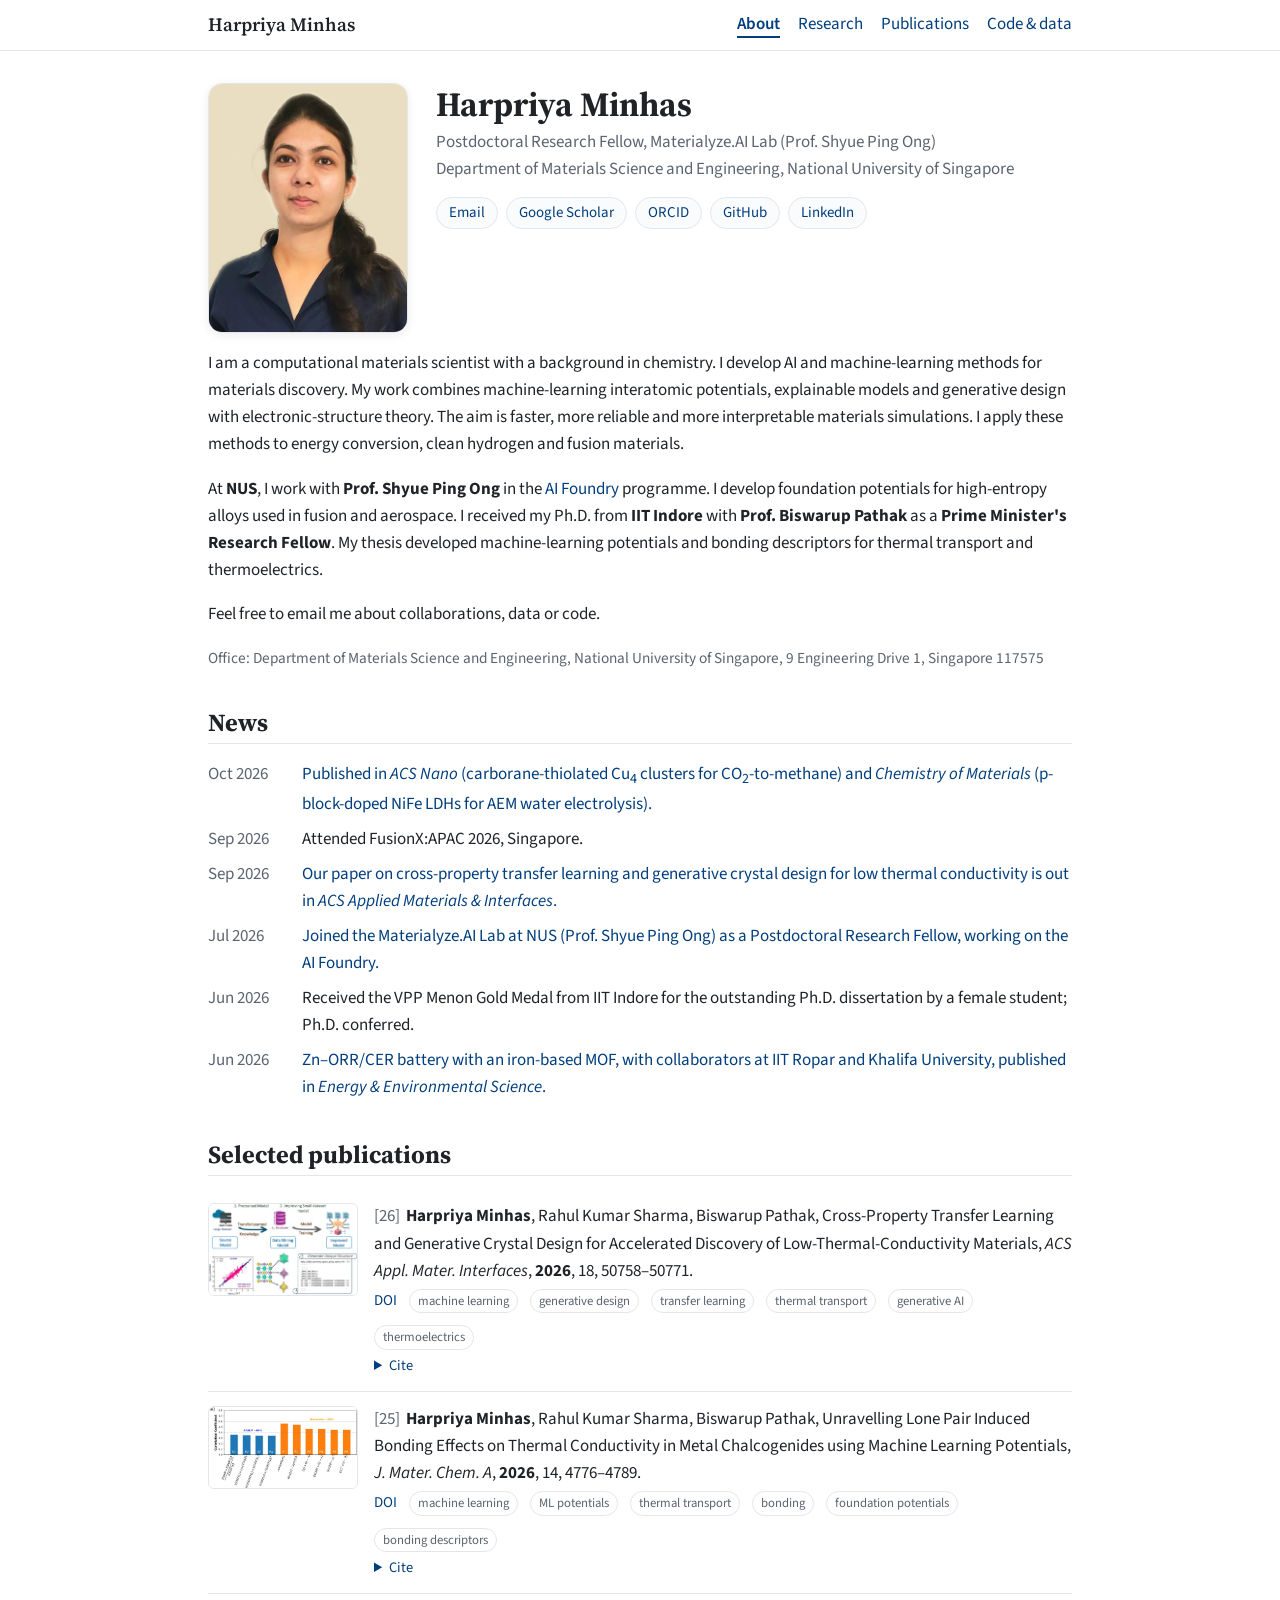
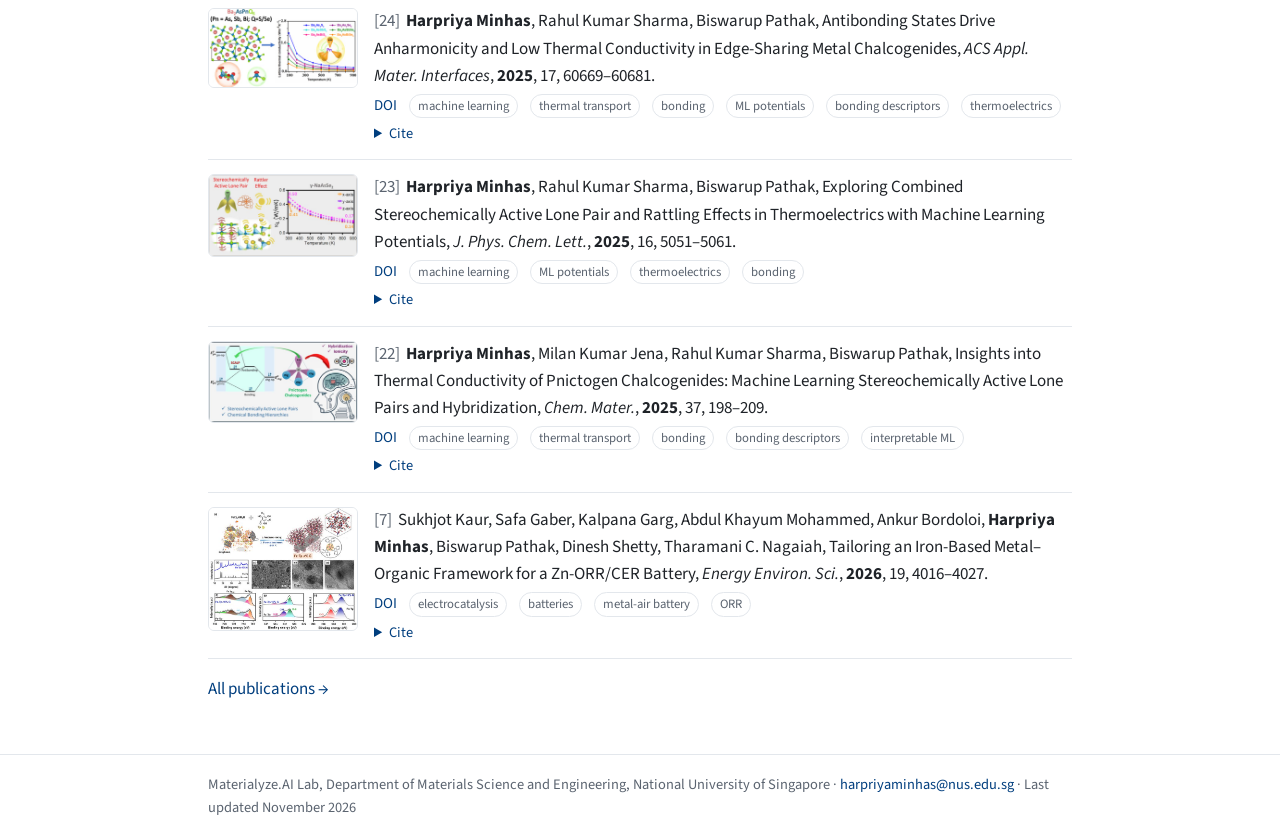
==== index.html @ 336c9084 "Personal academic website (CV kept private) Co-Authored-By: Claude Opus 5.5 <noreply@anthropic.com>" ====
<!doctype html>
<html lang="en"><head>
<meta charset="utf-8"><meta name="viewport" content="width=device-width,initial-scale=1">
<title>Harpriya Minhas</title>
<meta name="description" content="Harpriya Minhas - AI and machine learning for materials discovery. Postdoctoral Research Fellow, Materialyze.AI Lab, National University of Singapore.">
<link rel="preconnect" href="https://fonts.googleapis.com"><link rel="preconnect" href="https://fonts.gstatic.com" crossorigin>
<link href="https://fonts.googleapis.com/css2?family=Source+Sans+3:wght@400;600&family=Source+Serif+4:wght@500;600&display=swap" rel="stylesheet">
<link rel="stylesheet" href="assets/css/style.css?v=20261110b">
<link rel="icon" href="assets/img/favicon.svg" type="image/svg+xml">
<meta property="og:title" content="Harpriya Minhas - AI and machine learning for materials discovery">
<meta property="og:description" content="Postdoctoral Research Fellow, Materialyze.AI Lab, National University of Singapore. Foundation potentials, bonding-aware ML, thermal transport and generative materials design.">
<meta property="og:image" content="https://harpriyaminhas.github.io/assets/img/profile.jpg">
<meta property="og:url" content="https://harpriyaminhas.github.io">
<meta name="twitter:card" content="summary">
</head><body>
<nav><div class="wrap"><a class="brand" href="index.html">Harpriya Minhas</a><ul><li><a href="index.html" class="active">About</a></li><li><a href="research.html">Research</a></li><li><a href="publications.html">Publications</a></li><li><a href="projects.html">Code &amp; data</a></li></ul></div></nav>
<main class="wrap">
<section class="hero">
  <img src="assets/img/profile.jpg" alt="Harpriya Minhas">
  <div>
    <h1>Harpriya Minhas</h1>
    <p class="tag">Postdoctoral Research Fellow, Materialyze.AI Lab (Prof. Shyue Ping Ong)<br>Department of Materials Science and Engineering,
    National University of Singapore</p>
    <div class="links">
      <a href="mailto:harpriyaminhas@nus.edu.sg">Email</a>
      <a href="https://scholar.google.com/citations?user=nlvWVQUAAAAJ&hl=en">Google Scholar</a>
      <a href="https://orcid.org/0000-0001-5254-3881">ORCID</a>
      <a href="https://github.com/Harpriyaminhas">GitHub</a>
      <a href="https://linkedin.com/in/harpriya-minhas">LinkedIn</a>
    </div>
  </div>
</section>

<p>I am a computational materials scientist with a background in chemistry. I develop AI and machine-learning
methods for materials discovery. My work combines machine-learning interatomic potentials, explainable models and
generative design with electronic-structure theory. The aim is faster, more reliable and more interpretable
materials simulations. I apply these methods to energy conversion, clean hydrogen and fusion materials.</p>

<p>At <b>NUS</b>, I work with <b>Prof. Shyue Ping Ong</b> in the
<a href="https://cde.nus.edu.sg/news/building-an-ai-foundry-to-transform-materials-discovery/">AI Foundry</a>
programme. I develop foundation potentials for high-entropy alloys used in fusion and aerospace. I received my Ph.D.
from <b>IIT Indore</b> with <b>Prof. Biswarup Pathak</b> as a <b>Prime Minister's Research Fellow</b>. My thesis developed
machine-learning potentials and bonding descriptors for thermal transport and thermoelectrics.</p>

<p>Feel free to email me about collaborations, data or code.</p>
<p class="stats">Office: Department of Materials Science and Engineering, National University of Singapore,
9 Engineering Drive 1, Singapore 117575</p>

<h2>News</h2>
<div id="news"></div>

<div id="gallery-wrap" hidden><h2>Gallery</h2><div id="gallery" class="gallery"></div></div>

<h2>Selected publications</h2>
<div id="selected"></div>
<p><a href="publications.html">All publications &rarr;</a></p>

</main>
<footer><div class="wrap">Materialyze.AI Lab, Department of Materials Science and Engineering, National University of Singapore &middot; <a href="mailto:harpriyaminhas@nus.edu.sg">harpriyaminhas@nus.edu.sg</a> &middot; Last updated November 2026</div></footer>
<script src="assets/site.js?v=20261110b"></script>
<script>renderNews(document.getElementById('news'),6);renderSelected(document.getElementById('selected'));renderGallery(document.getElementById('gallery'));</script>
</body></html>
---- assets/css/style.css ----
/* Harpriya Minhas - personal academic site. Colours are set once here. */
:root{--bg:#ffffff;--text:#1f2328;--muted:#5b6470;--accent:#003e7e;--accent-soft:#e8eff8;--line:#e3e7ec;--card:#fafbfc}
@media (prefers-color-scheme:dark){:root{--bg:#0f1419;--text:#e6e9ee;--muted:#9aa4b2;--accent:#7fb2ff;--accent-soft:#16263b;--line:#263040;--card:#151b23}}
*{box-sizing:border-box}
html{font-size:17px}
body{margin:0;background:var(--bg);color:var(--text);font-family:"Source Sans 3",system-ui,-apple-system,Segoe UI,Roboto,sans-serif;line-height:1.6}
a{color:var(--accent);text-decoration:none} a:hover{text-decoration:underline}
h1,h2,h3{font-family:"Source Serif 4",Georgia,serif;line-height:1.25}
h2{font-size:1.45rem;margin:2.2rem 0 .8rem;padding-bottom:.3rem;border-bottom:1px solid var(--line)}
.wrap{max-width:900px;margin:0 auto;padding:0 18px}
nav{border-bottom:1px solid var(--line);position:sticky;top:0;background:var(--bg);z-index:5}
nav .wrap{display:flex;align-items:center;justify-content:space-between;gap:12px;flex-wrap:wrap;padding-top:10px;padding-bottom:10px}
nav .brand{font-family:"Source Serif 4",Georgia,serif;font-weight:600;font-size:1.1rem;color:var(--text)}
nav ul{list-style:none;display:flex;gap:18px;margin:0;padding:0;flex-wrap:wrap}
nav a.active{font-weight:600;border-bottom:2px solid var(--accent)}
.hero{display:grid;grid-template-columns:200px 1fr;gap:28px;align-items:start;margin-top:32px}
.hero img{width:200px;height:250px;object-fit:cover;border-radius:10px;border:1px solid var(--line)}
.hero h1{margin:0 0 .2rem;font-size:2rem}
.tag{color:var(--muted);margin:0 0 .8rem}
.links{display:flex;flex-wrap:wrap;gap:8px;margin:.6rem 0 1rem}
.links a{border:1px solid var(--line);border-radius:999px;padding:3px 12px;font-size:.88rem;background:var(--card)}
.stats{font-size:.9rem;color:var(--muted)}
.news li{margin-bottom:.45rem} .news .d{display:inline-block;min-width:78px;color:var(--muted);font-variant-numeric:tabular-nums}
.pub{display:grid;grid-template-columns:150px 1fr;gap:16px;padding:14px 0;border-bottom:1px solid var(--line)}
.pub.nothumb{grid-template-columns:1fr}
.pub img{width:150px;border-radius:6px;border:1px solid var(--line);background:#fff}
.pub .n{color:var(--muted);font-variant-numeric:tabular-nums;margin-right:6px}
.pub .acts{margin-top:4px;font-size:.88rem;display:flex;gap:12px;flex-wrap:wrap}
.badge{font-size:.75rem;padding:1px 8px;border-radius:999px;background:var(--accent-soft);color:var(--accent);margin-left:6px}
.filters{display:flex;gap:8px;flex-wrap:wrap;margin:.5rem 0 1rem}
.filters button{font:inherit;font-size:.88rem;border:1px solid var(--line);background:var(--card);color:var(--text);border-radius:999px;padding:3px 12px;cursor:pointer}
.filters button.on{background:var(--accent);border-color:var(--accent);color:#fff}
.year{font-family:"Source Serif 4",Georgia,serif;font-size:1.15rem;margin:1.4rem 0 .2rem;color:var(--muted)}
.cards{display:grid;grid-template-columns:repeat(auto-fill,minmax(260px,1fr));gap:14px}
.card{border:1px solid var(--line);border-radius:10px;padding:14px;background:var(--card)}
.card h3{margin:0 0 .3rem;font-size:1rem;font-family:inherit}
.card p{margin:.2rem 0;font-size:.92rem}
.card .paper{color:var(--muted);font-size:.85rem}
footer{border-top:1px solid var(--line);margin-top:3rem;padding:18px 0;color:var(--muted);font-size:.85rem}
@media (max-width:640px){.hero{grid-template-columns:1fr}.hero img{width:160px;height:200px}.pub{grid-template-columns:1fr}.pub img{width:100%;max-width:320px}}
.themes{display:grid;grid-template-columns:repeat(auto-fill,minmax(260px,1fr));gap:16px;margin-top:.6rem}
.theme{border:1px solid var(--line);border-radius:10px;overflow:hidden;background:var(--card)}
.theme img{width:100%;height:150px;object-fit:contain;background:#fff;border-bottom:1px solid var(--line)}
.theme div{padding:12px 14px}
.theme h3{margin:0 0 .3rem;font-size:1.02rem}
.theme p{margin:0;font-size:.92rem}
.theme .refs{color:var(--muted);font-size:.82rem;margin-top:.4rem}
ul.news{list-style:none;padding-left:0} ul.news li{display:grid;grid-template-columns:86px 1fr;gap:8px} ul.news .d{min-width:0}
/* ---- additions ---- */
.hero img{border-radius:14px;box-shadow:0 2px 10px rgba(0,0,0,.08)}
.statstrip{display:grid;grid-template-columns:repeat(4,1fr);gap:10px;margin:1.4rem 0 .4rem}
.statstrip div{border:1px solid var(--line);border-radius:10px;padding:10px 12px;background:var(--card);text-align:center}
.statstrip b{display:block;font-family:"Source Serif 4",Georgia,serif;font-size:1.6rem;color:var(--accent);line-height:1.1}
.statstrip span{font-size:.82rem;color:var(--muted)}
.tag-chip{font-size:.75rem;padding:1px 8px;border-radius:999px;border:1px solid var(--line);color:var(--muted);cursor:pointer}
.tag-chip:hover{border-color:var(--accent);color:var(--accent)}
.cite summary{cursor:pointer;font-size:.85rem;color:var(--accent);margin-top:4px}
.cite pre{font-size:.75rem;background:var(--card);border:1px solid var(--line);border-radius:6px;padding:8px;white-space:pre-wrap;word-break:break-word}
.cite .copy{font:inherit;font-size:.8rem;border:1px solid var(--line);background:var(--card);color:var(--text);border-radius:6px;padding:2px 10px;cursor:pointer}
.searchbox{width:100%;max-width:420px;font:inherit;padding:6px 12px;border:1px solid var(--line);border-radius:8px;background:var(--bg);color:var(--text)}
.filters .c{color:var(--muted);font-size:.78rem}
.filters button.on .c{color:#dfe8f5}
.active-tag{font-size:.9rem}
.figure-wide{width:100%;border:1px solid var(--line);border-radius:10px;background:#fff;padding:8px;margin:.6rem 0}
.caption{font-size:.88rem;color:var(--muted);margin-top:-.2rem}
@media (max-width:640px){.statstrip{grid-template-columns:repeat(2,1fr)}}

/* Research areas */
.areas-toc{font-size:.92rem;color:var(--muted)}
.area{margin:1.6rem 0 0;padding-top:.2rem}
.area-h{font-size:1.2rem;margin:0 0 .3rem;color:var(--accent)}
.sub{border-left:3px solid var(--accent-soft);padding:2px 0 2px 14px;margin:.9rem 0}
.sub h4{margin:0 0 .2rem;font-size:1rem}
.sub p{margin:.1rem 0 .3rem;font-size:.93rem}
.plist{margin:.2rem 0 0;padding-left:1.1rem;font-size:.9rem}
.plist li{margin-bottom:.2rem}
.plist .src,.sub .src{color:var(--muted);font-size:.82rem;white-space:nowrap}
.plist.review li{color:var(--muted)}
.filters{flex-direction:column;align-items:flex-start}
.frow{display:flex;gap:8px;flex-wrap:wrap;align-items:center}
.flabel{font-size:.8rem;color:var(--muted);min-width:96px;text-transform:uppercase;letter-spacing:.04em}
.area-link{font-size:.88rem;white-space:nowrap}
.gallery{display:grid;grid-template-columns:repeat(auto-fill,minmax(240px,1fr));gap:14px}
.gallery figure{margin:0;border:1px solid var(--line);border-radius:10px;overflow:hidden;background:var(--card)}
.gallery img{width:100%;height:170px;object-fit:cover;display:block}
.gallery figcaption{padding:8px 10px;font-size:.86rem}
/* Research theme essays */
.rtheme{margin:1.6rem 0;overflow:hidden}
.rtheme h3{font-size:1.2rem;margin:0 0 .4rem;color:var(--accent)}
.rtheme p{margin:0;text-align:justify;hyphens:auto}
.rtheme img{display:block;width:auto;max-width:240px;max-height:120px;object-fit:contain;margin:.8rem auto .3rem;border:none;background:none;padding:0}

.selpapers{clear:both;font-size:.88rem;color:var(--muted);margin:.4rem 0 0!important;text-align:left!important}
.button{display:inline-block;border:1px solid var(--accent);border-radius:999px;padding:4px 14px;font-size:.92rem}
.rtheme h4{font-size:1rem;margin:.9rem 0 .15rem}
.rtheme h4.group{font-family:"Source Serif 4",Georgia,serif;font-size:1.05rem;margin-top:1.2rem;color:var(--muted)}
.collab{padding-left:1.1rem}.collab li{margin-bottom:.7rem}.collab .selpapers{display:inline}
.repolist{padding-left:1.1rem;margin:.4rem 0 0}.repolist li{margin-bottom:.45rem}
.repo{font-family:ui-monospace,SFMono-Regular,Menlo,monospace;font-size:.9rem}
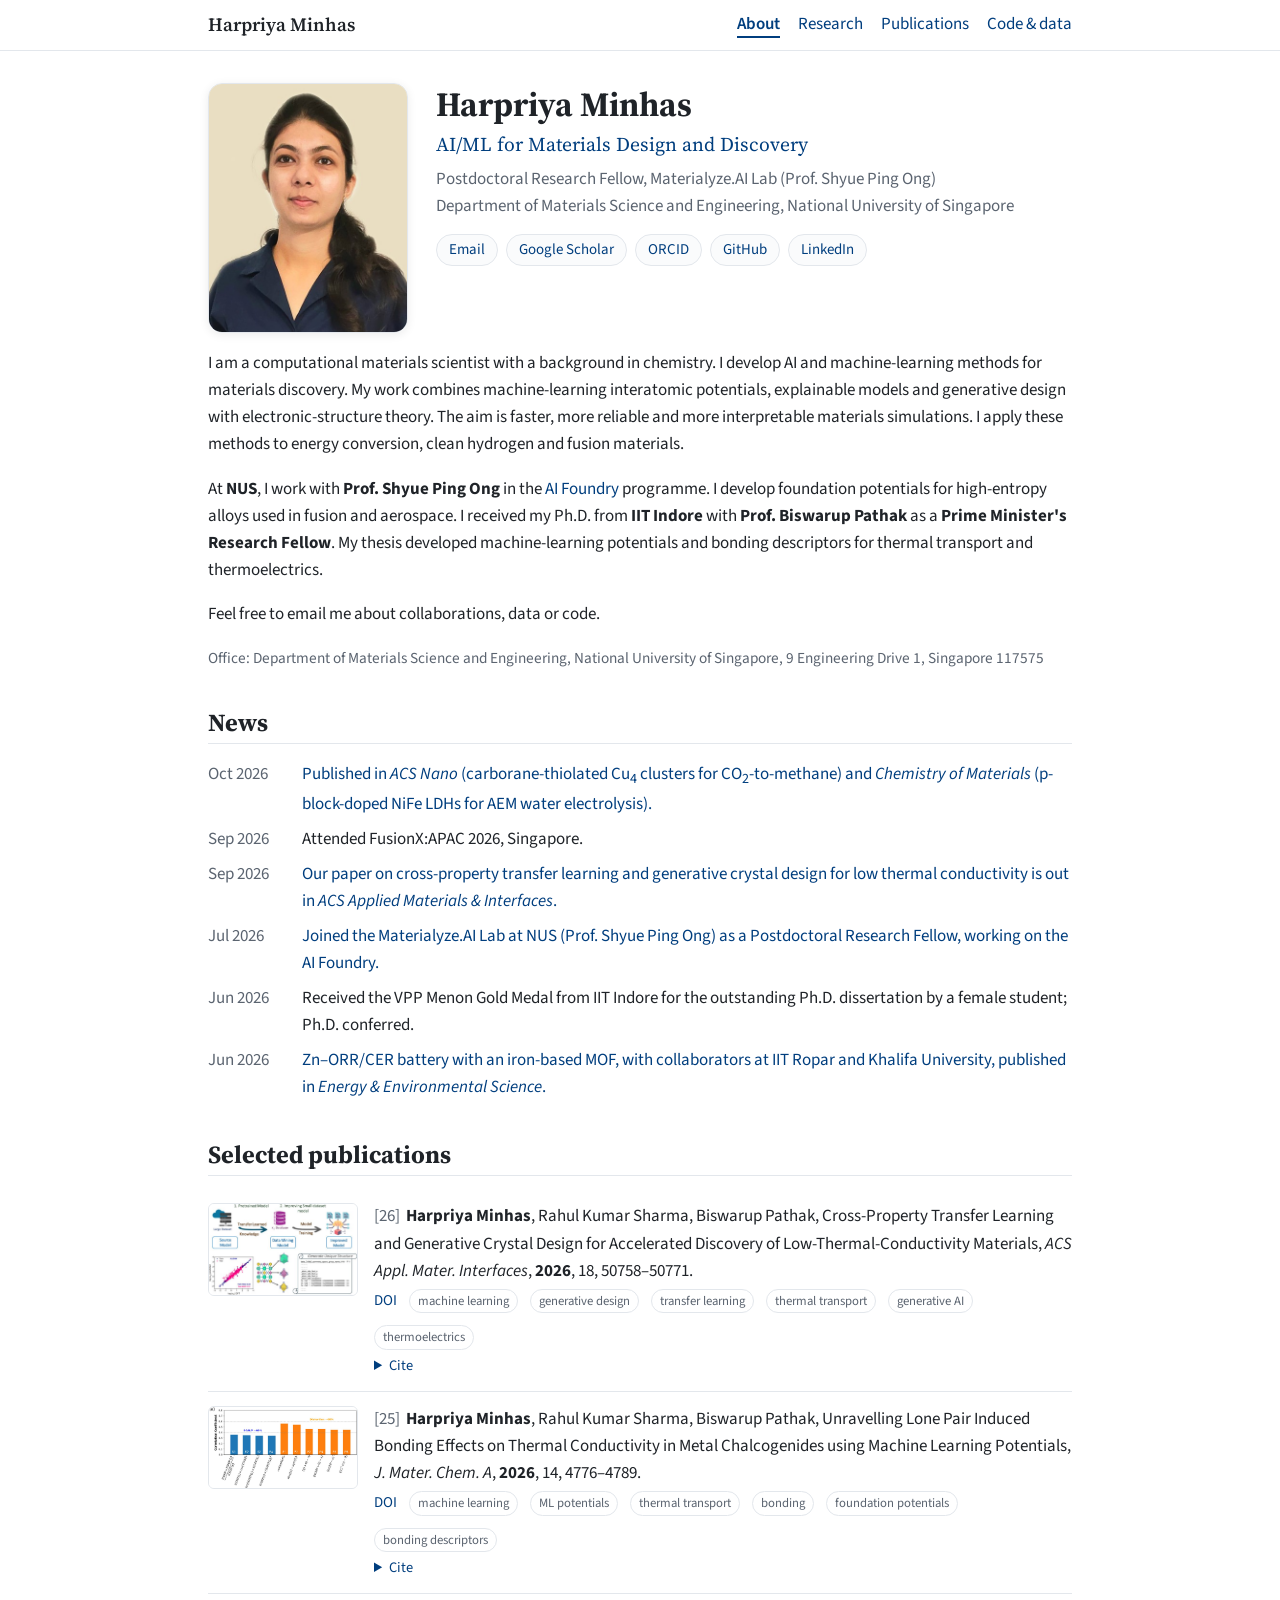
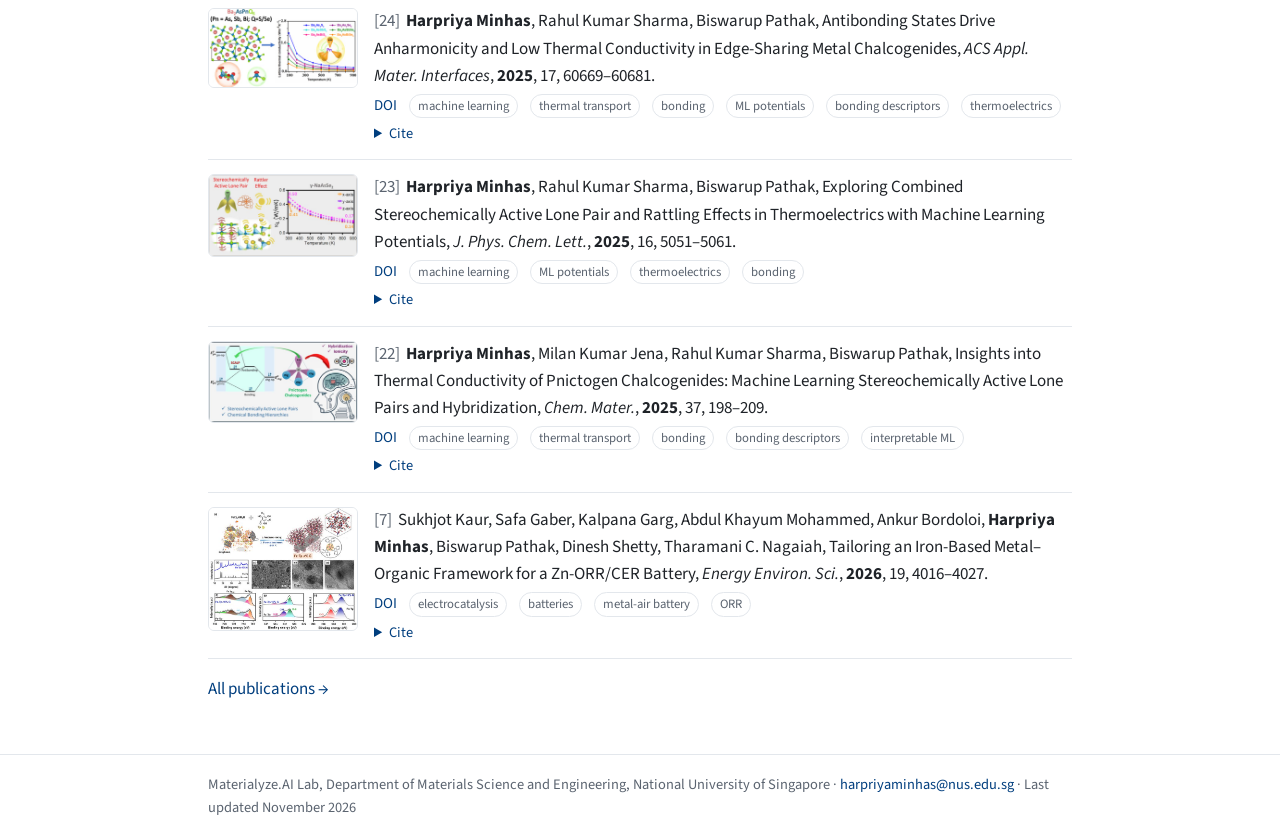
==== commit d8776511: "Tagline: AI/ML for Materials Design and Discovery Co-Authored-By: Claude Opus 5.5 <noreply@anthropic" ====
--- a/index.html
+++ b/index.html
@@ -2,12 +2,12 @@
 <html lang="en"><head>
 <meta charset="utf-8"><meta name="viewport" content="width=device-width,initial-scale=1">
 <title>Harpriya Minhas</title>
-<meta name="description" content="Harpriya Minhas - AI and machine learning for materials discovery. Postdoctoral Research Fellow, Materialyze.AI Lab, National University of Singapore.">
+<meta name="description" content="Harpriya Minhas - AI/ML for Materials Design and Discovery. Postdoctoral Research Fellow, Materialyze.AI Lab, National University of Singapore.">
 <link rel="preconnect" href="https://fonts.googleapis.com"><link rel="preconnect" href="https://fonts.gstatic.com" crossorigin>
 <link href="https://fonts.googleapis.com/css2?family=Source+Sans+3:wght@400;600&family=Source+Serif+4:wght@500;600&display=swap" rel="stylesheet">
 <link rel="stylesheet" href="assets/css/style.css?v=20261110b">
 <link rel="icon" href="assets/img/favicon.svg" type="image/svg+xml">
-<meta property="og:title" content="Harpriya Minhas - AI and machine learning for materials discovery">
+<meta property="og:title" content="Harpriya Minhas - AI/ML for Materials Design and Discovery">
 <meta property="og:description" content="Postdoctoral Research Fellow, Materialyze.AI Lab, National University of Singapore. Foundation potentials, bonding-aware ML, thermal transport and generative materials design.">
 <meta property="og:image" content="https://harpriyaminhas.github.io/assets/img/profile.jpg">
 <meta property="og:url" content="https://harpriyaminhas.github.io">
@@ -19,6 +19,7 @@
   <img src="assets/img/profile.jpg" alt="Harpriya Minhas">
   <div>
     <h1>Harpriya Minhas</h1>
+    <p class="tagline">AI/ML for Materials Design and Discovery</p>
     <p class="tag">Postdoctoral Research Fellow, Materialyze.AI Lab (Prof. Shyue Ping Ong)<br>Department of Materials Science and Engineering,
     National University of Singapore</p>
     <div class="links">
--- a/assets/css/style.css
+++ b/assets/css/style.css
@@ -97,3 +97,4 @@
 .collab{padding-left:1.1rem}.collab li{margin-bottom:.7rem}.collab .selpapers{display:inline}
 .repolist{padding-left:1.1rem;margin:.4rem 0 0}.repolist li{margin-bottom:.45rem}
 .repo{font-family:ui-monospace,SFMono-Regular,Menlo,monospace;font-size:.9rem}
+.tagline{font-family:"Source Serif 4",Georgia,serif;font-size:1.15rem;color:var(--accent);margin:0 0 .35rem}
